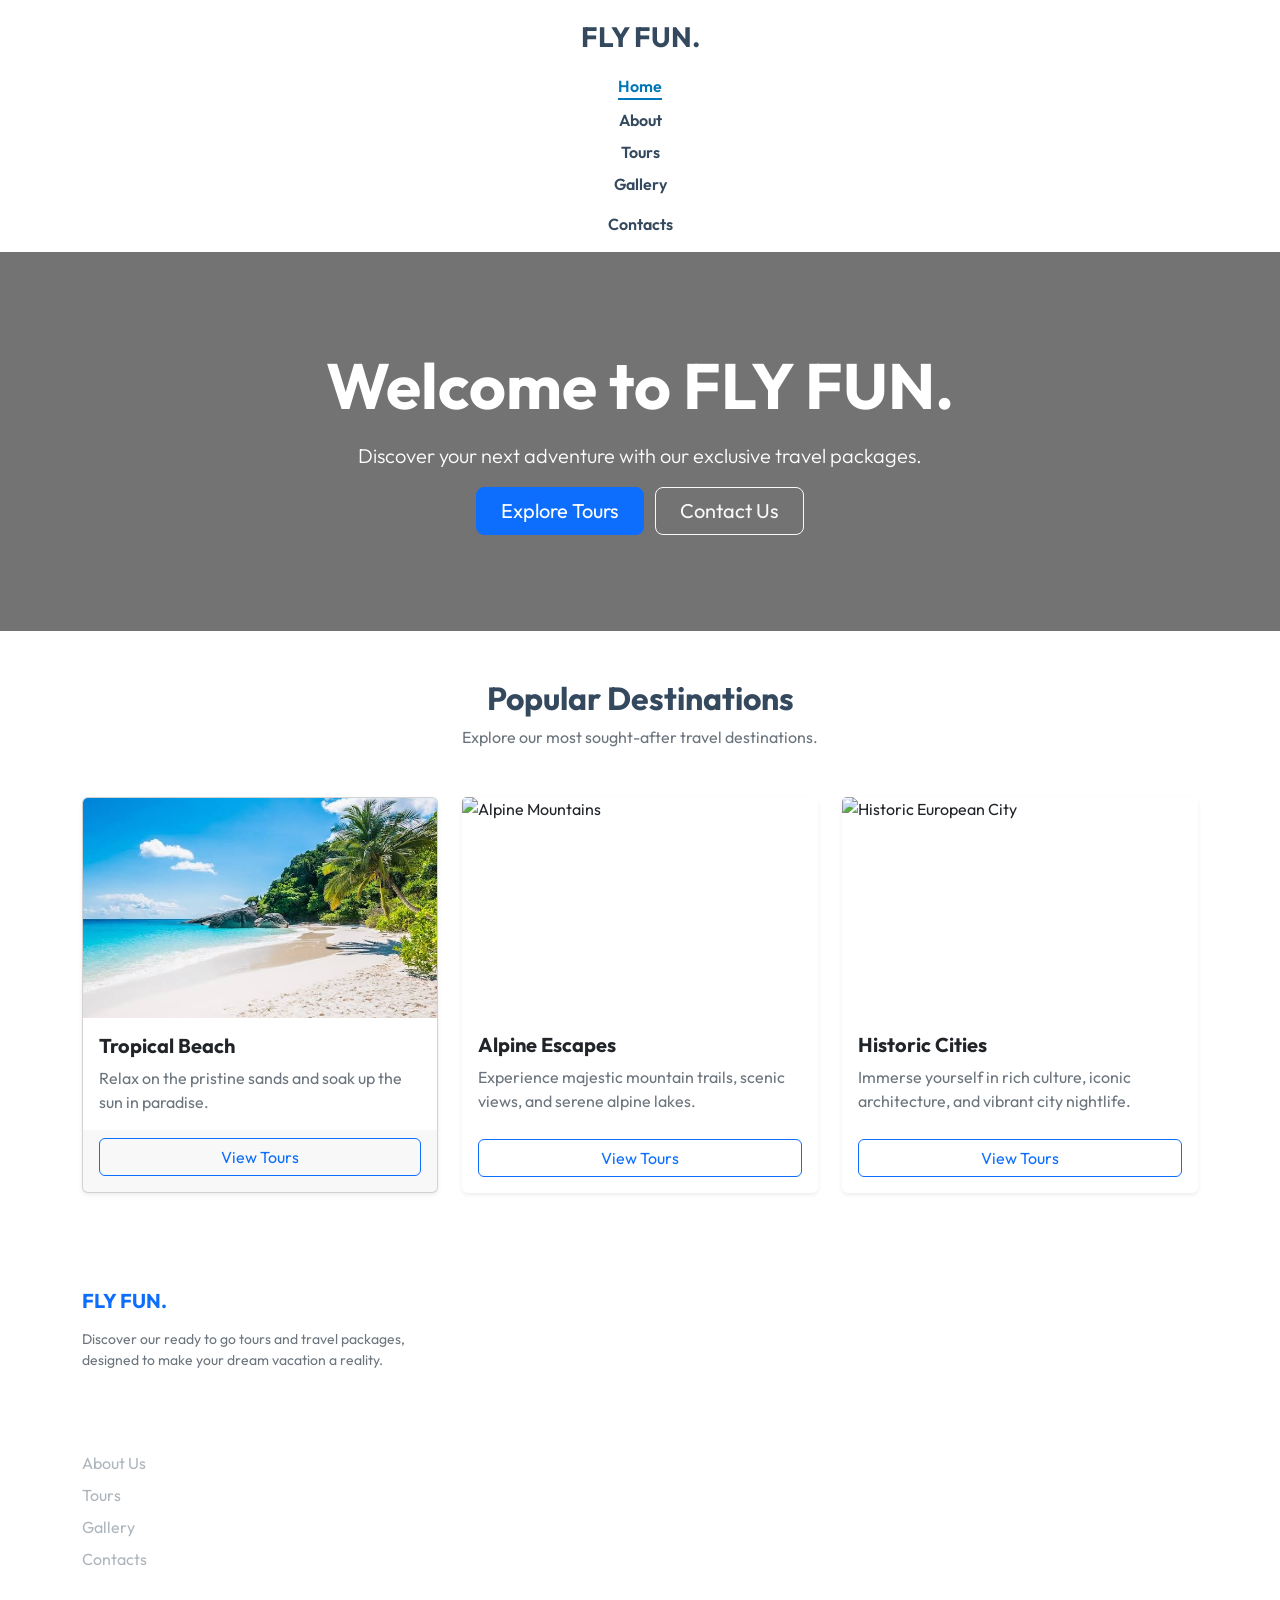
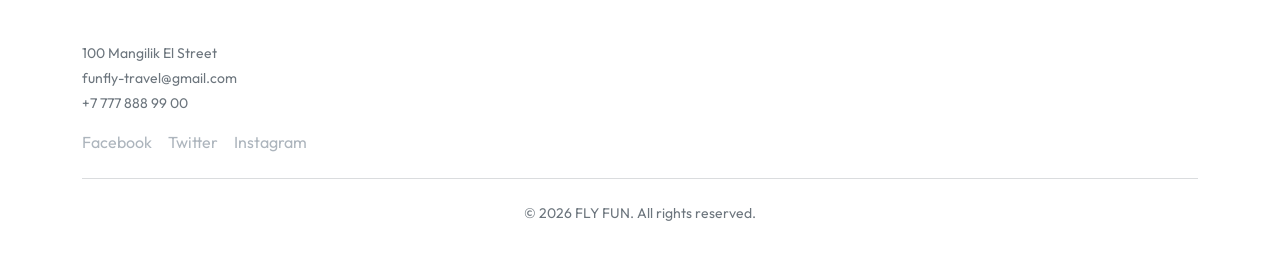
==== index.html @ 445fb888 "commit" ====
<!DOCTYPE html>
<html lang="en">
<head>
    <meta charset="UTF-8">
    <meta name="viewport" content="width=device-width, initial-scale=1.0">
    <title>Travel Agency</title>

    <link rel="preconnect" href="https://fonts.googleapis.com">
    <link rel="preconnect" href="https://fonts.gstatic.com" crossorigin>
    <link href="https://fonts.googleapis.com/css2?family=Outfit:wght@100..900&display=swap" rel="stylesheet">

    <link href="https://cdn.jsdelivr.net/npm/bootstrap@5.3.3/dist/css/bootstrap.min.css" rel="stylesheet">

    <link rel="stylesheet" href="style.css">
</head>
<body>

    <header class="custop header">
        <nav class="flex-nav container">
            <div class="logo">
                <a href="index.html" class="brand-link">FLY FUN<span>.</span></a>
            </div>
            <ul class="nav-list">
                <li><a href="index.html" class="nav-link active">Home</a></li>
                <li><a href="about.html" class="nav-link">About</a></li>
                <li><a href="tours.html" class="nav-link">Tours</a></li>
                <li><a href="gallery.html" class="nav-link">Gallery</li>
                <li><a href="contacts.html" class="nav-link">Contacts</a></li>
            </ul>
        </nav>
    </header>

    <main> <!-- main content-->
        <section class="hero-section py-5 text-white"> <!--hero section-->
            <div class="container text-center py-5">
                <h1 class="display-3 fw-bold mb-3">Welcome to FLY FUN.</h1>
                <p class="lead b-4 mx-auto" style="max-width: 600px;">
                    Discover your next adventure with our exclusive travel packages.
                </p>
                <a href="tours.html" class="btn btn-primary btn-lg px-4 me-md-2">Explore Tours</a>
                <a href="contacts.html" class="btn btn-outline-light btn-lg px-4">Contact Us</a>
            </div>
        </section>
        <!-- bootstrap grid -->
        <section class="container py-5">
            <div class="text-center mb-5">
                <h2 class="fw-bold">Popular Destinations</h2>
                <p class="text-secondary">Explore our most sought-after travel destinations.</p>
            </div>
            <div class="row g-4">
                 <div class=" col-12 col-md-6 col-lg-4">
                    <div class="card h-100 shadow-sm brder-0 destination-card">
                        <img
                        src="images.jpeg"
                        class="card-img-top"
                        alt="Tropical Beach"
                        loading="lazy"
                        >
                        <div class="card-body">
                            <h5 class="card-title fw-bold">Tropical Beach</h5>
                            <p class="card-text text-secondary">
                                Relax on the pristine sands and soak up the sun in paradise.
                            </p>
                        </div>

                        <div class="card-footer bg-transparant border-0 pb-3">
                            <a href="tours.html" class="btn btn-outline-primary w-100">View Tours</a>
                        </div>
                    </div>
                 </div>
                <!-- Destination Card 2 -->
                <div class="col-12 col-md-6 col-lg-4">
                    <div class="card h-100 shadow-sm border-0 destination-card">
                    <img 
                    src="https://images.unsplash.com/photo-1464822759023-fed622ff2c3b?auto=format&fit=crop&w=600&q=80" 
                    class="card-img-top" 
                    alt="Alpine Mountains" 
                    loading="lazy"
                    >
                    <div class="card-body">
                        <h5 class="card-title fw-bold">Alpine Escapes</h5>
                        <p class="card-text text-secondary">Experience majestic mountain trails, scenic views, and serene alpine lakes.</p>
                    </div>
                    <div class="card-footer bg-transparent border-0 pb-3">
                        <a href="packages.html" class="btn btn-outline-primary w-100">View Tours</a>
                    </div>
                </div>
            </div>

                <!-- Destination Card 3 -->
            <div class="col-12 col-md-6 col-lg-4">
                <div class="card h-100 shadow-sm border-0 destination-card">
                <img 
                src="https://images.unsplash.com/photo-1513635269975-59663e0ac1ad?auto=format&fit=crop&w=600&q=80" 
                class="card-img-top" 
                alt="Historic European City" 
                loading="lazy"
                >
            <div class="card-body">
                <h5 class="card-title fw-bold">Historic Cities</h5>
                <p class="card-text text-secondary">Immerse yourself in rich culture, iconic architecture, and vibrant city nightlife.</p>
            </div>
            <div class="card-footer bg-transparent border-0 pb-3">
                <a href="packages.html" class="btn btn-outline-primary w-100">View Tours</a>
            </div>
        </div>
      </div>
    </div>
  </section>

    <footer class="bg-daark text-white py-5 mt-auto">
        <div class="container">
            <div class="row gy-4">
                <!--col1--> 
                <div class="col-12 col-md-4">
                    <h5 class="fw-bold text-primary mb-3">FLY FUN.</h5>
                    <p class="text-secondary small">
                        Discover our ready to go tours and travel packages, designed to make your dream vacation a reality. 
                    </p>
                </div>

                <div class="col-12 col-md4">
                    <h5 class="fw-bold mb-3">Quick Links </h5>
                    <ul class="list-unstyled footer-links">
                        <li><a href="about.html">About Us</a></li>
                        <li><a href="tours.html">Tours</a></li>
                        <li><a href="gallery.html">Gallery</a></li>
                        <li><a href="contacts.html">Contacts</a></li>
                    </ul>
                </div>

                <div class="col-12 col-md4">
                    <h5 class="fw-bold md-3">Contact Us</h5>
                    <p class="mb-1 text-secondary small"> 100 Mangilik El Street</p>
                    <p class="mb-1 text-secondary small"> funfly-travel@gmail.com</p>
                    <p class="mb-3 text-secondary small"> +7 777 888 99 00</p>
                     
                    <div class="social-links">
                        <a href="#" aria-label="Facebook">Facebook</a>
                        <a href="#" aria-label="Twitter">Twitter</i></a>
                        <a href="#" aria-label="Instagram">Instagram</a>
                     </div>
                </div>
            </div>
             <hr class="my-4 border-secondary">
            <div class="text-center small text-secondary">
                <p class="mb-0">&copy; 2026 FLY FUN. All rights reserved.</p>
            </div>
        </div>

        
    </footer>
</body>
</html>
---- style.css ----
:root{
    --primary-color: #0077b6;
    --secondary-color: #00b4d8;
    --dark-color: #34495e;
    --light-color: #ecf0f1;

    --font-main:"Outfit", sans-serif;
}
body{
    font-family: var(--font-main);
    font-optical-sizing: auto;
    font-style: normal;
    color: var(--dark-color);
    margin: 0;
}
h1, h2, h3, h4, h5, h6{
    font-family: var(--font-main);
    font-weight: 700;
}
p{
    font-family: var(--font-main);
    font-weight: 400;
}
.custom-header{
    position: sticky;
    top: 0;
    z-index: 1000;
    background-color: #ffffff;
}
.flex-nav{
    display: flex;
    justify-content: space-between;
    align-items: center;
    padding: 1rem 0;
}

.brand-link{
    font-size: 1.75rem;
    font-weight: 700;
    color: var(--dark-color);
    text-decoration: none;
}
.brand-linkspan{
    color: var(--primary-color);

}
.nav-list{
    display: flex;
    list-style: none;
    gap: 1.5rem;
    padding: 0;
    margin: 0;
}
.nav-link{
    text-decoration: none;
    color: var(--dark-color);
    font-weight: 600;
    transition: color 0.3s ease;
}

.nav-link:hover,
.nav-link:focus{
    color: var(--primary-color);
    outline: none;
}
.nav-link.active{
    color: var(--primary-color);
    border-bottom: 2px solid var(--primary-color);
}

@media (min-width: 768px){
    .flex-nav{
        flex-direction: column;
        gap: 1rem;
    }
    .nav-list{
        flex-direction: column;
        align-items: center;
        gap: 0.5rem;
    }
}

.footer-links li{
    margin-bottom: 0.5rem;
}

.footer-links a,
.social-links a{
    color: #adb5bd;
    text-decoration: none;
    transition: color 0.3s ease;
}

.footer-links a:hover,
.footer-links a:focus,
.social-links a:hover,
.social-links a:focus{
    color: var(--primary-color);
    outline: none;
}

.social-links{
    display: flex;
    gap: 1rem;
}

/* Hero Section Styling */
.hero-section {
  background: linear-gradient(rgba(0, 0, 0, 0.55), rgba(0, 0, 0, 0.55)),
              url('https://images.unsplash.com/photo-1488646953014-85cb44e25828?auto=format&fit=crop&w=1600&q=80') center/cover no-repeat;
  padding: 6rem 0;
}

/* Destination Card Enhancements */
.destination-card {
  transition: transform 0.3s ease, box-shadow 0.3s ease;
}

.destination-card:hover {
  transform: translateY(-6px);
  box-shadow: 0 10px 20px rgba(0, 0, 0, 0.12) !important;
}

.destination-card img {
  height: 220px;
  object-fit: cover;
}
/* Custom CSS Grid Gallery */
.custom-gallery-grid {
  display: grid;
  grid-template-columns: repeat(auto-fit, minmax(280px, 1fr));
  gap: 1.5rem;
}

.gallery-card {
  position: relative;
  border-radius: 8px;
  overflow: hidden;
  box-shadow: 0 4px 12px rgba(0,0,0,0.08);
}

.gallery-card img {
  width: 100%;
  height: 250px;
  object-fit: cover;
  display: block;
  transition: transform 0.3s ease;
}

.gallery-card:hover img {
  transform: scale(1.05);
}

.gallery-caption {
  position: absolute;
  bottom: 0;
  left: 0;
  right: 0;
  background: linear-gradient(transparent, rgba(0, 0, 0, 0.75));
  color: #fff;
  padding: 1rem 0.75rem 0.5rem;
  font-size: 0.95rem;
  font-weight: 600;
}
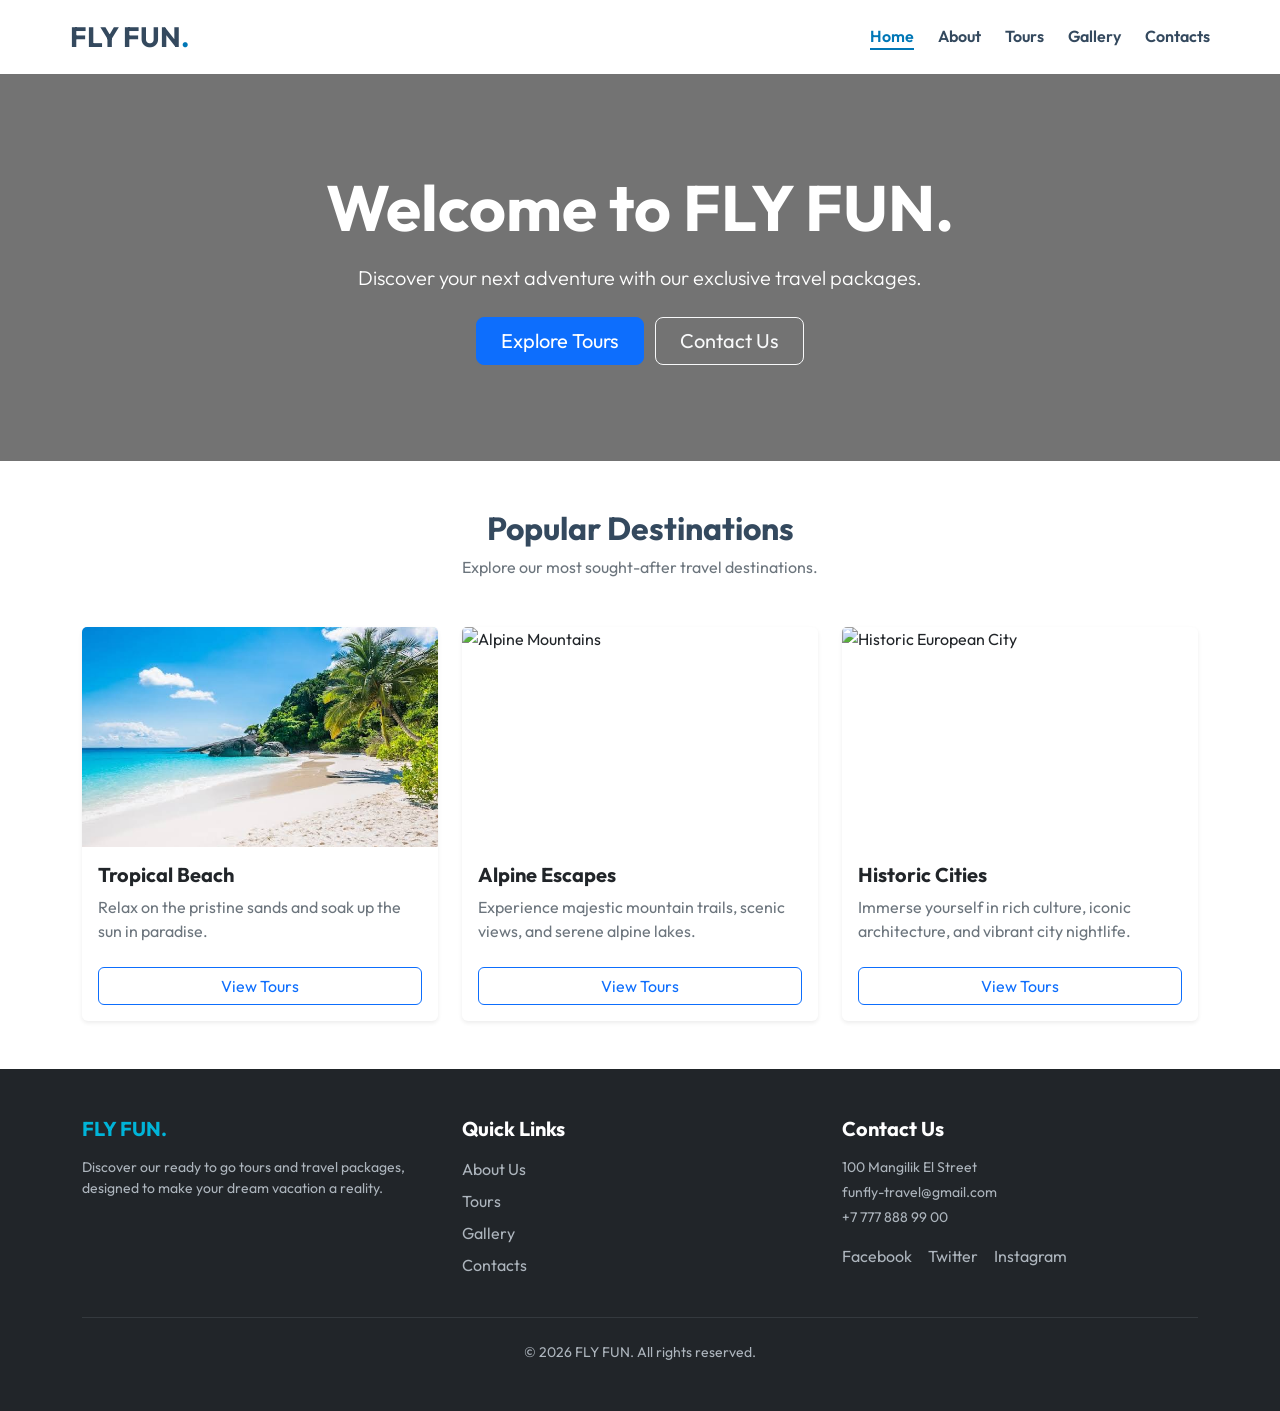
==== commit b1f155ee: "Fix travel website requirements and add English team README" ====
--- a/index.html
+++ b/index.html
@@ -1,154 +1,146 @@
 <!DOCTYPE html>
 <html lang="en">
-<head>
-    <meta charset="UTF-8">
-    <meta name="viewport" content="width=device-width, initial-scale=1.0">
-    <title>Travel Agency</title>
-
-    <link rel="preconnect" href="https://fonts.googleapis.com">
-    <link rel="preconnect" href="https://fonts.gstatic.com" crossorigin>
-    <link href="https://fonts.googleapis.com/css2?family=Outfit:wght@100..900&display=swap" rel="stylesheet">
-
-    <link href="https://cdn.jsdelivr.net/npm/bootstrap@5.3.3/dist/css/bootstrap.min.css" rel="stylesheet">
-
-    <link rel="stylesheet" href="style.css">
-</head>
-<body>
-
-    <header class="custop header">
-        <nav class="flex-nav container">
-            <div class="logo">
-                <a href="index.html" class="brand-link">FLY FUN<span>.</span></a>
-            </div>
-            <ul class="nav-list">
-                <li><a href="index.html" class="nav-link active">Home</a></li>
-                <li><a href="about.html" class="nav-link">About</a></li>
-                <li><a href="tours.html" class="nav-link">Tours</a></li>
-                <li><a href="gallery.html" class="nav-link">Gallery</li>
-                <li><a href="contacts.html" class="nav-link">Contacts</a></li>
-            </ul>
-        </nav>
-    </header>
-
-    <main> <!-- main content-->
-        <section class="hero-section py-5 text-white"> <!--hero section-->
-            <div class="container text-center py-5">
-                <h1 class="display-3 fw-bold mb-3">Welcome to FLY FUN.</h1>
-                <p class="lead b-4 mx-auto" style="max-width: 600px;">
-                    Discover your next adventure with our exclusive travel packages.
-                </p>
-                <a href="tours.html" class="btn btn-primary btn-lg px-4 me-md-2">Explore Tours</a>
-                <a href="contacts.html" class="btn btn-outline-light btn-lg px-4">Contact Us</a>
-            </div>
-        </section>
-        <!-- bootstrap grid -->
-        <section class="container py-5">
-            <div class="text-center mb-5">
-                <h2 class="fw-bold">Popular Destinations</h2>
-                <p class="text-secondary">Explore our most sought-after travel destinations.</p>
-            </div>
-            <div class="row g-4">
-                 <div class=" col-12 col-md-6 col-lg-4">
-                    <div class="card h-100 shadow-sm brder-0 destination-card">
-                        <img
-                        src="images.jpeg"
-                        class="card-img-top"
-                        alt="Tropical Beach"
-                        loading="lazy"
-                        >
-                        <div class="card-body">
-                            <h5 class="card-title fw-bold">Tropical Beach</h5>
-                            <p class="card-text text-secondary">
-                                Relax on the pristine sands and soak up the sun in paradise.
-                            </p>
-                        </div>
-
-                        <div class="card-footer bg-transparant border-0 pb-3">
-                            <a href="tours.html" class="btn btn-outline-primary w-100">View Tours</a>
+    <head>
+        <meta charset="UTF-8">
+        <meta name="viewport" content="width=device-width, initial-scale=1.0">
+        <title>FLY FUN | Travel Agency</title>
+        <link rel="preconnect" href="https://fonts.googleapis.com">
+        <link rel="preconnect" href="https://fonts.gstatic.com" crossorigin>
+        <link href="https://fonts.googleapis.com/css2?family=Outfit:wght@100..900&amp;display=swap" rel="stylesheet">
+        <link href="css/bootstrap.min.css" rel="stylesheet">
+        <link rel="stylesheet" href="css/style.css">
+    </head>
+    <body>
+        <header class="custom-header">
+            <nav class="flex-nav container" aria-label="Main navigation">
+                <div class="logo">
+                    <a href="index.html" class="brand-link">FLY FUN<span>.</span>
+                    </a>
+                </div>
+                <ul class="nav-list">
+                    <li>
+                        <a href="index.html" class="nav-link active" aria-current="page">Home</a>
+                    </li>
+                    <li>
+                        <a href="about.html" class="nav-link">About</a>
+                    </li>
+                    <li>
+                        <a href="tours.html" class="nav-link">Tours</a>
+                    </li>
+                    <li>
+                        <a href="gallery.html" class="nav-link">Gallery</a>
+                    </li>
+                    <li>
+                        <a href="contacts.html" class="nav-link">Contacts</a>
+                    </li>
+                </ul>
+            </nav>
+        </header>
+        <main>
+            <!--main content-->
+            <section class="hero-section py-5 text-white">
+                <!--hero section-->
+                <div class="container text-center py-5">
+                    <h1 class="display-3 fw-bold mb-3">Welcome to FLY FUN.</h1>
+                    <p class="lead mb-4 mx-auto hero-description">Discover your next adventure with our exclusive travel packages.</p>
+                    <a href="tours.html" class="btn btn-primary btn-lg px-4 me-md-2">Explore Tours</a>
+                    <a href="contacts.html" class="btn btn-outline-light btn-lg px-4">Contact Us</a>
+                </div>
+            </section>
+            <!--bootstrap grid-->
+            <section class="container py-5">
+                <div class="text-center mb-5">
+                    <h2 class="fw-bold">Popular Destinations</h2>
+                    <p class="text-secondary">Explore our most sought-after travel destinations.</p>
+                </div>
+                <div class="row g-4">
+                    <div class=" col-12 col-md-6 col-lg-4">
+                        <div class="card h-100 shadow-sm border-0 destination-card">
+                            <img src="images.jpeg" class="card-img-top" alt="Tropical Beach" loading="lazy">
+                            <div class="card-body">
+                                <h3 class="h5 card-title fw-bold">Tropical Beach</h3>
+                                <p class="card-text text-secondary">Relax on the pristine sands and soak up the sun in paradise.</p>
+                            </div>
+                            <div class="card-footer bg-transparent border-0 pb-3">
+                                <a href="tours.html" class="btn btn-outline-primary w-100">View Tours</a>
+                            </div>
                         </div>
                     </div>
-                 </div>
-                <!-- Destination Card 2 -->
-                <div class="col-12 col-md-6 col-lg-4">
-                    <div class="card h-100 shadow-sm border-0 destination-card">
-                    <img 
-                    src="https://images.unsplash.com/photo-1464822759023-fed622ff2c3b?auto=format&fit=crop&w=600&q=80" 
-                    class="card-img-top" 
-                    alt="Alpine Mountains" 
-                    loading="lazy"
-                    >
-                    <div class="card-body">
-                        <h5 class="card-title fw-bold">Alpine Escapes</h5>
-                        <p class="card-text text-secondary">Experience majestic mountain trails, scenic views, and serene alpine lakes.</p>
+                    <!--Destination Card 2-->
+                    <div class="col-12 col-md-6 col-lg-4">
+                        <div class="card h-100 shadow-sm border-0 destination-card">
+                            <img src="https://images.unsplash.com/photo-1464822759023-fed622ff2c3b?auto=format&amp;fit=crop&amp;w=600&amp;q=80" class="card-img-top" alt="Alpine Mountains" loading="lazy">
+                            <div class="card-body">
+                                <h3 class="h5 card-title fw-bold">Alpine Escapes</h3>
+                                <p class="card-text text-secondary">Experience majestic mountain trails, scenic views, and serene alpine lakes.</p>
+                            </div>
+                            <div class="card-footer bg-transparent border-0 pb-3">
+                                <a href="tours.html" class="btn btn-outline-primary w-100">View Tours</a>
+                            </div>
+                        </div>
                     </div>
-                    <div class="card-footer bg-transparent border-0 pb-3">
-                        <a href="packages.html" class="btn btn-outline-primary w-100">View Tours</a>
+                    <!--Destination Card 3-->
+                    <div class="col-12 col-md-6 col-lg-4">
+                        <div class="card h-100 shadow-sm border-0 destination-card">
+                            <img src="https://images.unsplash.com/photo-1513635269975-59663e0ac1ad?auto=format&amp;fit=crop&amp;w=600&amp;q=80" class="card-img-top" alt="Historic European City" loading="lazy">
+                            <div class="card-body">
+                                <h3 class="h5 card-title fw-bold">Historic Cities</h3>
+                                <p class="card-text text-secondary">Immerse yourself in rich culture, iconic architecture, and vibrant city nightlife.</p>
+                            </div>
+                            <div class="card-footer bg-transparent border-0 pb-3">
+                                <a href="tours.html" class="btn btn-outline-primary w-100">View Tours</a>
+                            </div>
+                        </div>
                     </div>
                 </div>
-            </div>
-
-                <!-- Destination Card 3 -->
-            <div class="col-12 col-md-6 col-lg-4">
-                <div class="card h-100 shadow-sm border-0 destination-card">
-                <img 
-                src="https://images.unsplash.com/photo-1513635269975-59663e0ac1ad?auto=format&fit=crop&w=600&q=80" 
-                class="card-img-top" 
-                alt="Historic European City" 
-                loading="lazy"
-                >
-            <div class="card-body">
-                <h5 class="card-title fw-bold">Historic Cities</h5>
-                <p class="card-text text-secondary">Immerse yourself in rich culture, iconic architecture, and vibrant city nightlife.</p>
-            </div>
-            <div class="card-footer bg-transparent border-0 pb-3">
-                <a href="packages.html" class="btn btn-outline-primary w-100">View Tours</a>
-            </div>
-        </div>
-      </div>
-    </div>
-  </section>
-
-    <footer class="bg-daark text-white py-5 mt-auto">
-        <div class="container">
-            <div class="row gy-4">
-                <!--col1--> 
-                <div class="col-12 col-md-4">
-                    <h5 class="fw-bold text-primary mb-3">FLY FUN.</h5>
-                    <p class="text-secondary small">
-                        Discover our ready to go tours and travel packages, designed to make your dream vacation a reality. 
-                    </p>
+            </section>
+        </main>
+        <footer class="site-footer bg-dark text-white py-5 mt-auto">
+            <div class="container">
+                <div class="row gy-4">
+                    <!--col1-->
+                    <div class="col-12 col-md-4">
+                        <h2 class="h5 fw-bold text-primary mb-3">FLY FUN.</h2>
+                        <p class="text-secondary small">Discover our ready to go tours and travel packages, designed to make your dream vacation a reality.</p>
+                    </div>
+                    <div class="col-12 col-md-4">
+                        <h2 class="h5 fw-bold mb-3">Quick Links</h2>
+                        <ul class="list-unstyled footer-links">
+                            <li>
+                                <a href="about.html">About Us</a>
+                            </li>
+                            <li>
+                                <a href="tours.html">Tours</a>
+                            </li>
+                            <li>
+                                <a href="gallery.html">Gallery</a>
+                            </li>
+                            <li>
+                                <a href="contacts.html">Contacts</a>
+                            </li>
+                        </ul>
+                    </div>
+                    <div class="col-12 col-md-4">
+                        <h2 class="h5 fw-bold mb-3">Contact Us</h2>
+                        <p class="mb-1 text-secondary small">100 Mangilik El Street</p>
+                        <p class="mb-1 text-secondary small">
+                            <a class="contact-link" href="mailto:funfly-travel@gmail.com">funfly-travel@gmail.com</a>
+                        </p>
+                        <p class="mb-3 text-secondary small">
+                            <a class="contact-link" href="tel:+77778889900">+7 777 888 99 00</a>
+                        </p>
+                        <div class="social-links">
+                            <a href="https://www.facebook.com/" aria-label="Facebook website">Facebook</a>
+                            <a href="https://x.com/" aria-label="Twitter website">Twitter</a>
+                            <a href="https://www.instagram.com/" aria-label="Instagram website">Instagram</a>
+                        </div>
+                    </div>
                 </div>
-
-                <div class="col-12 col-md4">
-                    <h5 class="fw-bold mb-3">Quick Links </h5>
-                    <ul class="list-unstyled footer-links">
-                        <li><a href="about.html">About Us</a></li>
-                        <li><a href="tours.html">Tours</a></li>
-                        <li><a href="gallery.html">Gallery</a></li>
-                        <li><a href="contacts.html">Contacts</a></li>
-                    </ul>
-                </div>
-
-                <div class="col-12 col-md4">
-                    <h5 class="fw-bold md-3">Contact Us</h5>
-                    <p class="mb-1 text-secondary small"> 100 Mangilik El Street</p>
-                    <p class="mb-1 text-secondary small"> funfly-travel@gmail.com</p>
-                    <p class="mb-3 text-secondary small"> +7 777 888 99 00</p>
-                     
-                    <div class="social-links">
-                        <a href="#" aria-label="Facebook">Facebook</a>
-                        <a href="#" aria-label="Twitter">Twitter</i></a>
-                        <a href="#" aria-label="Instagram">Instagram</a>
-                     </div>
+                <hr class="my-4 border-secondary">
+                <div class="text-center small text-secondary">
+                    <p class="mb-0">© 2026 FLY FUN. All rights reserved.</p>
                 </div>
             </div>
-             <hr class="my-4 border-secondary">
-            <div class="text-center small text-secondary">
-                <p class="mb-0">&copy; 2026 FLY FUN. All rights reserved.</p>
-            </div>
-        </div>
-
-        
-    </footer>
-</body>
-</html>+        </footer>
+    </body>
+</html>
--- a/css/style.css
+++ b/css/style.css
@@ -0,0 +1,268 @@
+:root {
+    --primary-color: #0077b6;
+    --secondary-color: #00b4d8;
+    --dark-color: #34495e;
+    --light-color: #ecf0f1;
+
+    --font-main: "Outfit", sans-serif;
+}
+body {
+    font-family: var(--font-main);
+    font-optical-sizing: auto;
+    font-style: normal;
+    color: var(--dark-color);
+    margin: 0;
+    display: flex;
+    flex-direction: column;
+    min-height: 100vh;
+}
+main {
+    flex: 1;
+}
+h1, h2, h3, h4, h5, h6 {
+    font-family: var(--font-main);
+    font-weight: 700;
+}
+p {
+    font-family: var(--font-main);
+    font-weight: 400;
+}
+.custom-header {
+    position: sticky;
+    top: 0;
+    z-index: 1000;
+    background-color: #ffffff;
+}
+.flex-nav {
+    display: flex;
+    justify-content: space-between;
+    align-items: center;
+    padding: 1rem 0;
+}
+
+.brand-link {
+    font-size: 1.75rem;
+    font-weight: 700;
+    color: var(--dark-color);
+    text-decoration: none;
+}
+.brand-link span {
+    color: var(--primary-color);
+
+}
+.nav-list {
+    display: flex;
+    list-style: none;
+    gap: 1.5rem;
+    padding: 0;
+    margin: 0;
+}
+.nav-link {
+    text-decoration: none;
+    color: var(--dark-color);
+    font-weight: 600;
+    transition: color 0.3s ease;
+}
+
+.nav-link:hover,
+.nav-link:focus {
+    color: var(--primary-color);
+}
+.nav-link.active {
+    color: var(--primary-color);
+    border-bottom: 2px solid var(--primary-color);
+}
+
+.footer-links li {
+    margin-bottom: 0.5rem;
+}
+
+.footer-links a,
+.social-links a,
+.contact-link {
+    color: #adb5bd;
+    text-decoration: none;
+    transition: color 0.3s ease;
+}
+
+.footer-links a:hover,
+.footer-links a:focus,
+.social-links a:hover,
+.social-links a:focus,
+.contact-link:hover,
+.contact-link:focus {
+    color: var(--secondary-color);
+}
+
+.social-links {
+    display: flex;
+    flex-wrap: wrap;
+    gap: 1rem;
+}
+
+.site-footer .text-secondary {
+    color: #adb5bd !important;
+}
+
+.site-footer .text-primary {
+    color: var(--secondary-color) !important;
+}
+
+a:focus-visible,
+button:focus-visible,
+.btn:focus-visible {
+    outline: 3px solid var(--primary-color);
+    outline-offset: 3px;
+}
+
+.site-footer a:focus-visible,
+.hero-section a:focus-visible {
+    outline-color: var(--secondary-color);
+}
+
+/* Hero Section Styling */
+.hero-section {
+    background: linear-gradient(rgba(0, 0, 0, 0.55), rgba(0, 0, 0, 0.55)),
+    url('https://images.unsplash.com/photo-1488646953014-85cb44e25828?auto=format&fit=crop&w=1600&q=80') center/cover no-repeat;
+    padding: 6rem 0;
+}
+
+.hero-description {
+    max-width: 600px;
+}
+
+.guide-photo {
+    width: 120px;
+    height: 120px;
+    object-fit: cover;
+}
+
+#booking-form {
+    scroll-margin-top: 8rem;
+}
+
+#booking-feedback {
+    white-space: pre-line;
+    overflow-wrap: anywhere;
+}
+
+.custom-table tbody tr:nth-child(even) > * {
+    --bs-table-bg: var(--light-color);
+}
+
+/* Destination Card Enhancements */
+.destination-card {
+    transition: transform 0.3s ease, box-shadow 0.3s ease;
+}
+
+.destination-card:hover {
+    transform: translateY(-6px);
+    box-shadow: 0 10px 20px rgba(0, 0, 0, 0.12) !important;
+}
+
+.destination-card img {
+    height: 220px;
+    object-fit: cover;
+}
+/* Custom CSS Grid Gallery */
+.custom-gallery-grid {
+    display: grid;
+    grid-template-columns: repeat(auto-fit, minmax(280px, 1fr));
+    gap: 1.5rem;
+}
+
+.gallery-card {
+    position: relative;
+    border-radius: 8px;
+    overflow: hidden;
+    box-shadow: 0 4px 12px rgba(0,0,0,0.08);
+}
+
+.gallery-card img {
+    width: 100%;
+    height: 250px;
+    object-fit: cover;
+    display: block;
+    transition: transform 0.3s ease;
+}
+
+.gallery-card:hover img {
+    transform: scale(1.05);
+}
+
+.gallery-caption {
+    position: absolute;
+    bottom: 0;
+    left: 0;
+    right: 0;
+    background: linear-gradient(transparent, rgba(0, 0, 0, 0.75));
+    color: #fff;
+    padding: 1rem 0.75rem 0.5rem;
+    font-size: 0.95rem;
+    font-weight: 600;
+}
+
+/* Tablet: keep the logo above a compact, wrapping navigation menu. */
+@media (max-width: 767.98px) {
+    .flex-nav {
+        flex-direction: column;
+        gap: 0.5rem;
+        padding: 0.75rem 0.75rem;
+    }
+
+    .nav-list {
+        flex-wrap: wrap;
+        justify-content: center;
+        gap: 0.25rem 1rem;
+        width: 100%;
+    }
+}
+
+/* Mobile: reduce spacing and let the gallery fit narrow viewports. */
+@media (max-width: 575.98px) {
+    .brand-link {
+        font-size: 1.5rem;
+    }
+
+    .nav-list {
+        gap: 0.25rem 0.75rem;
+    }
+
+    .nav-link {
+        font-size: 0.875rem;
+        padding: 0.25rem 0;
+    }
+
+    .hero-section .container {
+        padding-top: 1.5rem !important;
+        padding-bottom: 1.5rem !important;
+    }
+
+    .hero-section .btn {
+        margin-bottom: 0.5rem;
+    }
+
+    .custom-gallery-grid {
+        grid-template-columns: minmax(0, 1fr);
+        gap: 1rem;
+    }
+
+    .social-links {
+        gap: 0.5rem 1rem;
+    }
+}
+
+@media (prefers-reduced-motion: reduce) {
+    .nav-link,
+    .footer-links a,
+    .social-links a,
+    .destination-card,
+    .gallery-card img {
+        transition: none;
+    }
+
+    .destination-card:hover,
+    .gallery-card:hover img {
+        transform: none;
+    }
+}
